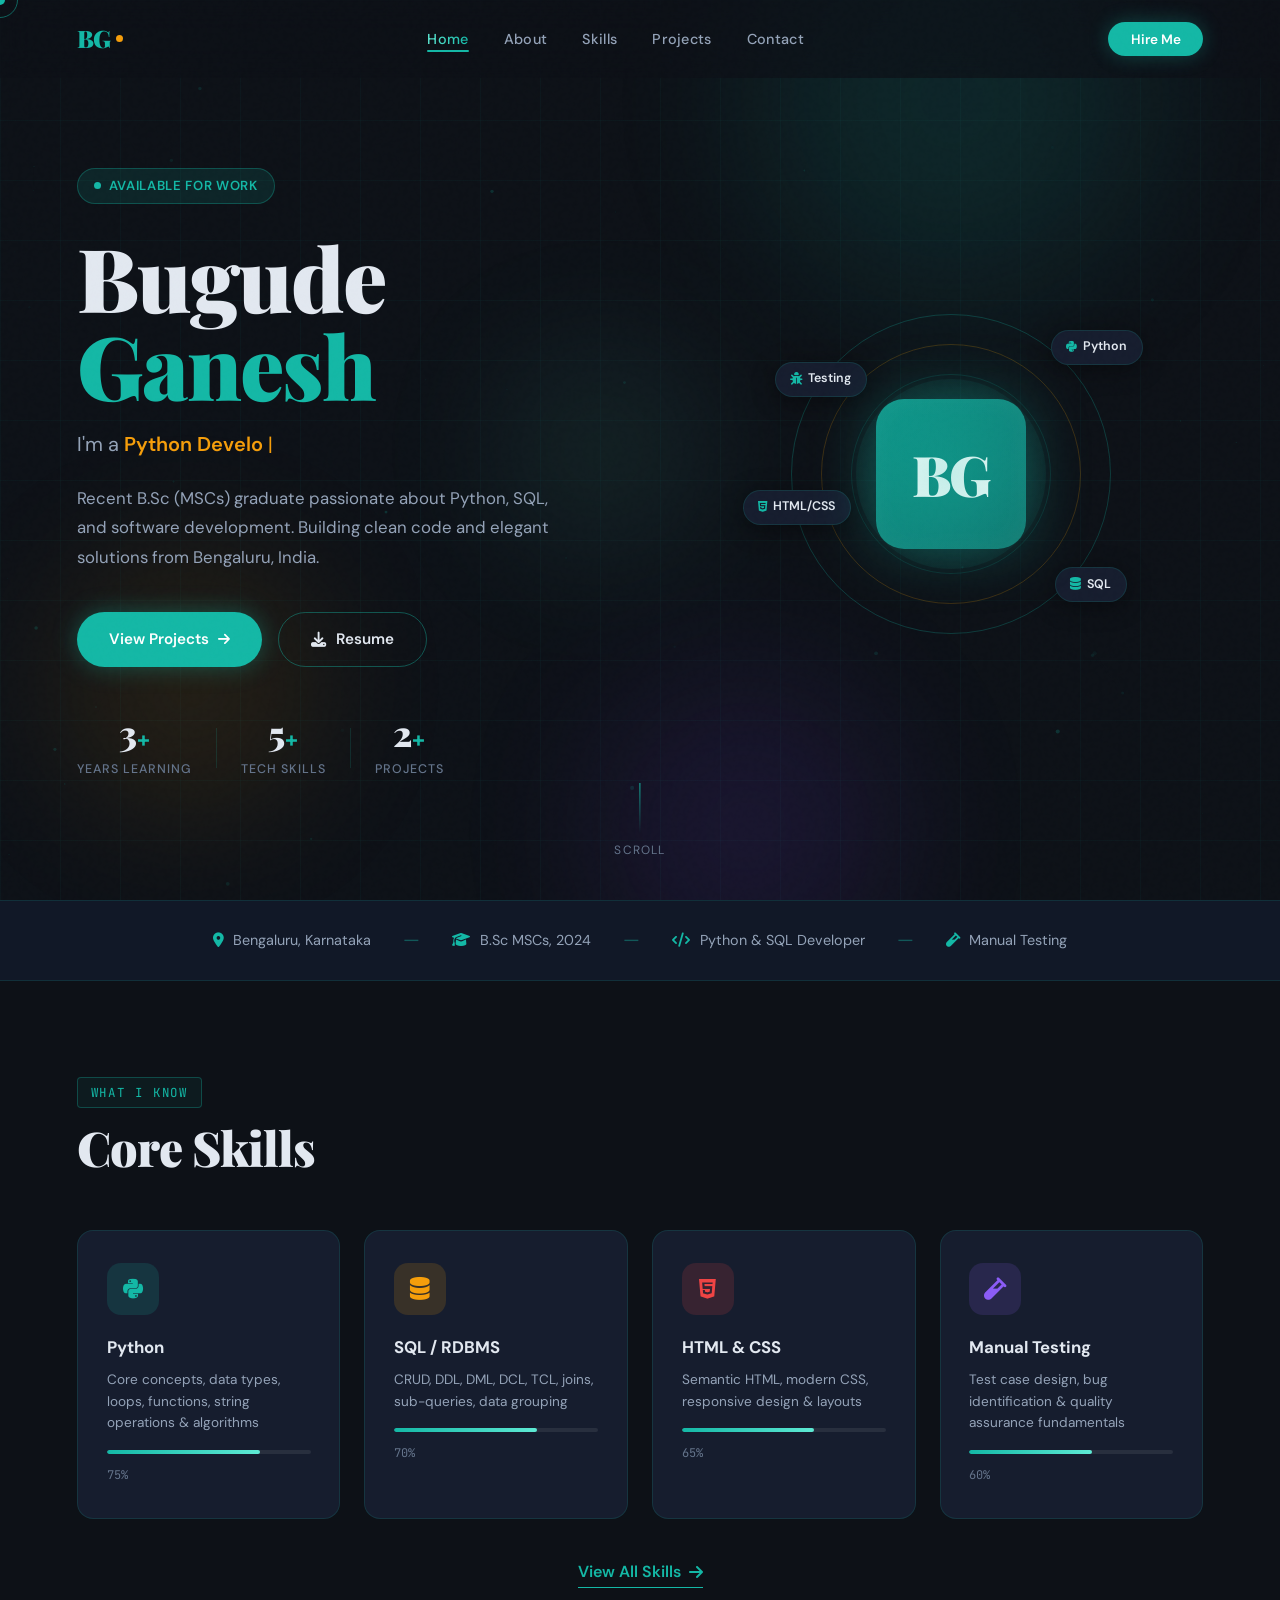
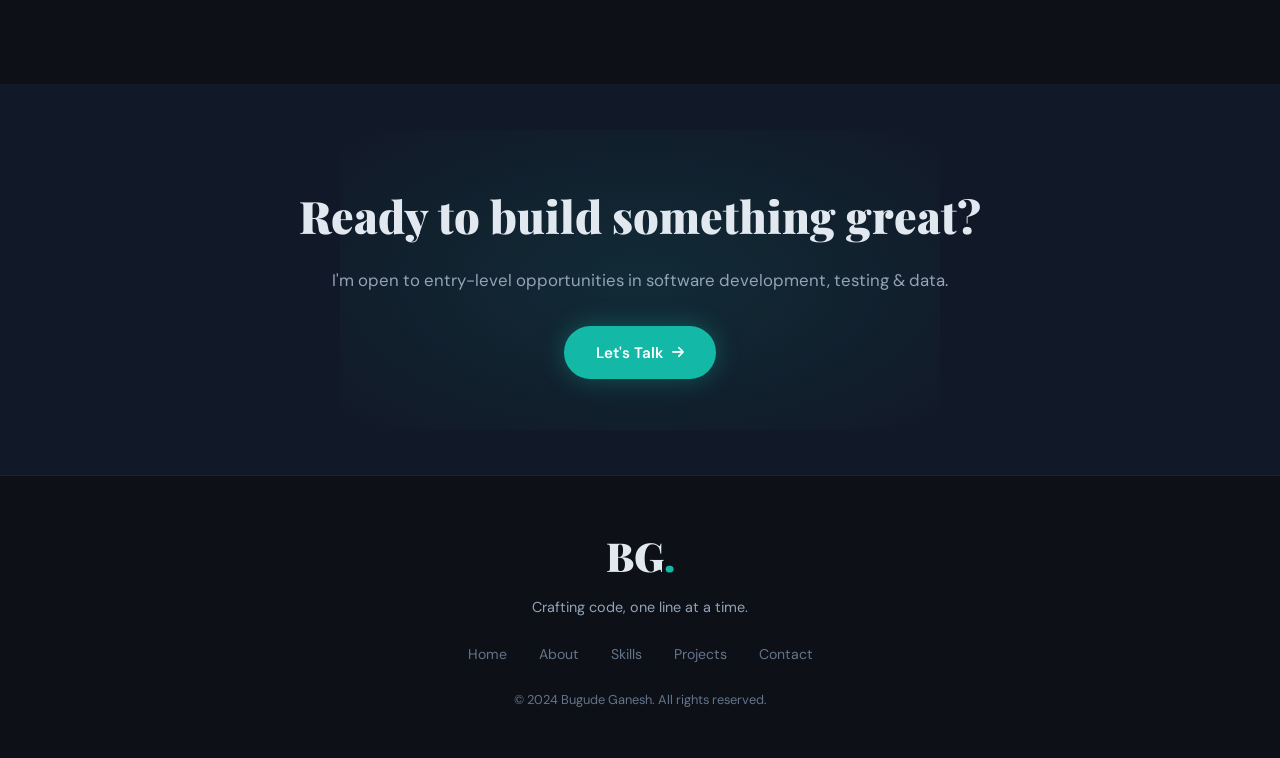
==== index.html @ 41ecc17e "Initial commit" ====
<!DOCTYPE html>
<html lang="en">
<head>
  <meta charset="UTF-8" />
  <meta name="viewport" content="width=device-width, initial-scale=1.0"/>
  <title>Bugude Ganesh | Portfolio</title>
  <link rel="stylesheet" href="css/style.css"/>
  <link rel="stylesheet" href="css/animations.css"/>
  <link href="https://fonts.googleapis.com/css2?family=Playfair+Display:wght@400;700;900&family=DM+Sans:wght@300;400;500&family=JetBrains+Mono:wght@400;600&display=swap" rel="stylesheet"/>
  <link rel="stylesheet" href="https://cdnjs.cloudflare.com/ajax/libs/font-awesome/6.5.0/css/all.min.css"/>
</head>
<body>
  <!-- Loader -->
  <div class="loader" id="loader">
    <div class="loader-logo">BG</div>
    <div class="loader-bar-wrap"><div class="loader-bar"></div></div>
  </div>

  <!-- Noise Overlay -->
  <div class="noise-overlay"></div>

  <!-- Cursor -->
  <div class="cursor" id="cursor"></div>
  <div class="cursor-follower" id="cursorFollower"></div>

  <!-- Navigation -->
  <nav class="navbar" id="navbar">
    <div class="nav-logo">
      <span class="logo-text">BG</span>
      <div class="logo-dot"></div>
    </div>
    <ul class="nav-links">
      <li><a href="index.html" class="nav-link active">Home</a></li>
      <li><a href="pages/about.html" class="nav-link">About</a></li>
      <li><a href="pages/skills.html" class="nav-link">Skills</a></li>
      <li><a href="pages/projects.html" class="nav-link">Projects</a></li>
      <li><a href="pages/contact.html" class="nav-link">Contact</a></li>
    </ul>
    <div class="nav-cta">
      <a href="pages/contact.html" class="btn-hire">Hire Me</a>
    </div>
    <button class="hamburger" id="hamburger">
      <span></span><span></span><span></span>
    </button>
  </nav>

  <!-- Mobile Menu -->
  <div class="mobile-menu" id="mobileMenu">
    <ul>
      <li><a href="index.html">Home</a></li>
      <li><a href="pages/about.html">About</a></li>
      <li><a href="pages/skills.html">Skills</a></li>
      <li><a href="pages/projects.html">Projects</a></li>
      <li><a href="pages/contact.html">Contact</a></li>
    </ul>
  </div>

  <!-- Hero Section -->
  <section class="hero">
    <div class="hero-bg-grid"></div>
    <div class="floating-shapes">
      <div class="shape shape-1"></div>
      <div class="shape shape-2"></div>
      <div class="shape shape-3"></div>
      <div class="shape shape-4"></div>
    </div>

    <div class="hero-content">
      <div class="hero-tag reveal-up">
        <span class="tag-dot"></span>
        Available for Work
      </div>
      <h1 class="hero-title reveal-up delay-1">
        <span class="title-line">Bugude</span>
        <span class="title-line accent">Ganesh</span>
      </h1>
      <div class="hero-roles reveal-up delay-2">
        <span class="role-static">I'm a </span>
        <span class="role-dynamic" id="roleTyper"></span>
        <span class="cursor-blink">|</span>
      </div>
      <p class="hero-desc reveal-up delay-3">
        Recent B.Sc (MSCs) graduate passionate about Python, SQL, and software development.
        Building clean code and elegant solutions from Bengaluru, India.
      </p>
      <div class="hero-actions reveal-up delay-4">
        <a href="pages/projects.html" class="btn-primary">
          <span>View Projects</span>
          <i class="fas fa-arrow-right"></i>
        </a>
        <a href="#" class="btn-secondary" onclick="downloadResume()">
          <i class="fas fa-download"></i>
          <span>Resume</span>
        </a>
      </div>
      <div class="hero-stats reveal-up delay-5">
        <div class="stat">
          <span class="stat-num" data-count="3">0</span><span class="stat-plus">+</span>
          <span class="stat-label">Years Learning</span>
        </div>
        <div class="stat-divider"></div>
        <div class="stat">
          <span class="stat-num" data-count="5">0</span><span class="stat-plus">+</span>
          <span class="stat-label">Tech Skills</span>
        </div>
        <div class="stat-divider"></div>
        <div class="stat">
          <span class="stat-num" data-count="2">0</span><span class="stat-plus">+</span>
          <span class="stat-label">Projects</span>
        </div>
      </div>
    </div>

    <div class="hero-visual reveal-right delay-2">
      <div class="avatar-container">
        <div class="avatar-ring ring-1"></div>
        <div class="avatar-ring ring-2"></div>
        <div class="avatar-ring ring-3"></div>
        <div class="avatar-box">
          <div class="avatar-initials">BG</div>
          <div class="avatar-glow"></div>
        </div>
        <!-- Floating tech badges -->
        <div class="tech-badge badge-python">
          <i class="fab fa-python"></i> Python
        </div>
        <div class="tech-badge badge-sql">
          <i class="fas fa-database"></i> SQL
        </div>
        <div class="tech-badge badge-html">
          <i class="fab fa-html5"></i> HTML/CSS
        </div>
        <div class="tech-badge badge-test">
          <i class="fas fa-bug"></i> Testing
        </div>
      </div>
    </div>

    <!-- Scroll indicator -->
    <div class="scroll-indicator">
      <div class="scroll-line"></div>
      <span>Scroll</span>
    </div>
  </section>

  <!-- Quick About Strip -->
  <section class="quick-about">
    <div class="qa-inner">
      <div class="qa-item reveal-up">
        <i class="fas fa-map-marker-alt"></i>
        <span>Bengaluru, Karnataka</span>
      </div>
      <div class="qa-sep">—</div>
      <div class="qa-item reveal-up delay-1">
        <i class="fas fa-graduation-cap"></i>
        <span>B.Sc MSCs, 2024</span>
      </div>
      <div class="qa-sep">—</div>
      <div class="qa-item reveal-up delay-2">
        <i class="fas fa-code"></i>
        <span>Python & SQL Developer</span>
      </div>
      <div class="qa-sep">—</div>
      <div class="qa-item reveal-up delay-3">
        <i class="fas fa-vial"></i>
        <span>Manual Testing</span>
      </div>
    </div>
  </section>

  <!-- Skills Preview -->
  <section class="skills-preview section-pad">
    <div class="container">
      <div class="section-header reveal-up">
        <span class="section-tag">What I Know</span>
        <h2 class="section-title">Core Skills</h2>
      </div>
      <div class="skills-grid">
        <div class="skill-card reveal-up delay-1" onclick="window.location='pages/skills.html'">
          <div class="skill-icon-wrap python">
            <i class="fab fa-python"></i>
          </div>
          <h3>Python</h3>
          <p>Core concepts, data types, loops, functions, string operations & algorithms</p>
          <div class="skill-bar-wrap">
            <div class="skill-bar" data-width="75"></div>
          </div>
          <span class="skill-pct">75%</span>
        </div>
        <div class="skill-card reveal-up delay-2" onclick="window.location='pages/skills.html'">
          <div class="skill-icon-wrap sql">
            <i class="fas fa-database"></i>
          </div>
          <h3>SQL / RDBMS</h3>
          <p>CRUD, DDL, DML, DCL, TCL, joins, sub-queries, data grouping</p>
          <div class="skill-bar-wrap">
            <div class="skill-bar" data-width="70"></div>
          </div>
          <span class="skill-pct">70%</span>
        </div>
        <div class="skill-card reveal-up delay-3" onclick="window.location='pages/skills.html'">
          <div class="skill-icon-wrap web">
            <i class="fab fa-html5"></i>
          </div>
          <h3>HTML & CSS</h3>
          <p>Semantic HTML, modern CSS, responsive design & layouts</p>
          <div class="skill-bar-wrap">
            <div class="skill-bar" data-width="65"></div>
          </div>
          <span class="skill-pct">65%</span>
        </div>
        <div class="skill-card reveal-up delay-4" onclick="window.location='pages/skills.html'">
          <div class="skill-icon-wrap test">
            <i class="fas fa-vial"></i>
          </div>
          <h3>Manual Testing</h3>
          <p>Test case design, bug identification & quality assurance fundamentals</p>
          <div class="skill-bar-wrap">
            <div class="skill-bar" data-width="60"></div>
          </div>
          <span class="skill-pct">60%</span>
        </div>
      </div>
      <div class="section-cta reveal-up">
        <a href="pages/skills.html" class="btn-outline">View All Skills <i class="fas fa-arrow-right"></i></a>
      </div>
    </div>
  </section>

  <!-- CTA Banner -->
  <section class="cta-banner">
    <div class="cta-content reveal-up">
      <h2>Ready to build something great?</h2>
      <p>I'm open to entry-level opportunities in software development, testing & data.</p>
      <a href="pages/contact.html" class="btn-primary">
        <span>Let's Talk</span>
        <i class="fas fa-arrow-right"></i>
      </a>
    </div>
    <div class="cta-blob"></div>
  </section>

  <!-- Footer -->
  <footer class="footer">
    <div class="footer-inner">
      <div class="footer-logo">BG<span class="dot-teal">.</span></div>
      <p class="footer-tagline">Crafting code, one line at a time.</p>
      <div class="footer-links">
        <a href="index.html">Home</a>
        <a href="pages/about.html">About</a>
        <a href="pages/skills.html">Skills</a>
        <a href="pages/projects.html">Projects</a>
        <a href="pages/contact.html">Contact</a>
      </div>
      <p class="footer-copy">© 2024 Bugude Ganesh. All rights reserved.</p>
    </div>
  </footer>

  <script src="js/main.js"></script>
  <script src="js/animations.js"></script>
</body>
</html>
---- css/style.css ----
/* ================================
   CSS VARIABLES & RESET
================================ */
:root {
  --bg-primary: #0d1117;
  --bg-secondary: #111827;
  --bg-card: #161d2e;
  --bg-card-hover: #1a2340;
  --teal: #14b8a6;
  --teal-light: #5eead4;
  --teal-dark: #0d9488;
  --gold: #f59e0b;
  --text-primary: #e2e8f0;
  --text-secondary: #94a3b8;
  --text-muted: #64748b;
  --border: rgba(20, 184, 166, 0.15);
  --border-hover: rgba(20, 184, 166, 0.4);
  --shadow: 0 4px 24px rgba(0,0,0,0.4);
  --shadow-teal: 0 0 30px rgba(20, 184, 166, 0.2);
  --font-display: 'Playfair Display', serif;
  --font-body: 'DM Sans', sans-serif;
  --font-mono: 'JetBrains Mono', monospace;
  --radius: 16px;
  --radius-sm: 8px;
  --transition: 0.3s cubic-bezier(0.4, 0, 0.2, 1);
}

*, *::before, *::after { box-sizing: border-box; margin: 0; padding: 0; }

html { scroll-behavior: smooth; font-size: 16px; }

body {
  background: var(--bg-primary);
  color: var(--text-primary);
  font-family: var(--font-body);
  line-height: 1.6;
  overflow-x: hidden;
  cursor: none;
}

a { text-decoration: none; color: inherit; }
ul { list-style: none; }
img { max-width: 100%; }

/* ================================
   NOISE OVERLAY
================================ */
.noise-overlay {
  position: fixed; inset: 0;
  background-image: url("data:image/svg+xml,%3Csvg viewBox='0 0 200 200' xmlns='http://www.w3.org/2000/svg'%3E%3Cfilter id='n'%3E%3CfeTurbulence type='fractalNoise' baseFrequency='0.9' numOctaves='4' stitchTiles='stitch'/%3E%3C/filter%3E%3Crect width='100%25' height='100%25' filter='url(%23n)' opacity='0.035'/%3E%3C/svg%3E");
  pointer-events: none; z-index: 9999; opacity: 0.4;
}

/* ================================
   CUSTOM CURSOR
================================ */
.cursor {
  position: fixed; width: 10px; height: 10px;
  background: var(--teal); border-radius: 50%;
  pointer-events: none; z-index: 10000;
  transform: translate(-50%, -50%);
  transition: transform 0.1s, width 0.3s, height 0.3s, background 0.3s;
}
.cursor-follower {
  position: fixed; width: 36px; height: 36px;
  border: 1.5px solid rgba(20,184,166,0.5);
  border-radius: 50%; pointer-events: none; z-index: 9999;
  transform: translate(-50%, -50%);
  transition: all 0.15s ease;
}
.cursor.hover { width: 18px; height: 18px; background: var(--gold); }
.cursor-follower.hover { width: 52px; height: 52px; border-color: rgba(245,158,11,0.5); }

/* ================================
   NAVBAR
================================ */
.navbar {
  position: fixed; top: 0; left: 0; right: 0; z-index: 1000;
  display: flex; align-items: center; justify-content: space-between;
  padding: 1.2rem 6%;
  background: rgba(13, 17, 23, 0.7);
  backdrop-filter: blur(16px);
  border-bottom: 1px solid transparent;
  transition: var(--transition);
}
.navbar.scrolled {
  border-bottom-color: var(--border);
  padding: 0.9rem 6%;
}

.nav-logo { display: flex; align-items: center; gap: 6px; cursor: pointer; }
.logo-text {
  font-family: var(--font-display);
  font-size: 1.5rem; font-weight: 900;
  color: var(--teal); letter-spacing: -1px;
}
.logo-dot {
  width: 7px; height: 7px; border-radius: 50%;
  background: var(--gold); animation: pulseDot 2s infinite;
}

.nav-links { display: flex; gap: 2.2rem; }
.nav-link {
  font-size: 0.9rem; font-weight: 500;
  color: var(--text-secondary);
  position: relative; transition: color var(--transition);
  letter-spacing: 0.02em;
}
.nav-link::after {
  content: ''; position: absolute; bottom: -4px; left: 0;
  width: 0; height: 2px; background: var(--teal);
  transition: width var(--transition); border-radius: 2px;
}
.nav-link:hover, .nav-link.active { color: var(--text-primary); }
.nav-link:hover::after, .nav-link.active::after { width: 100%; }

.btn-hire {
  padding: 0.55rem 1.4rem;
  background: var(--teal); color: #fff;
  border-radius: 50px; font-size: 0.85rem; font-weight: 600;
  transition: var(--transition);
  box-shadow: 0 0 20px rgba(20,184,166,0.3);
}
.btn-hire:hover {
  background: var(--teal-dark);
  box-shadow: 0 0 30px rgba(20,184,166,0.5);
  transform: translateY(-1px);
}

.hamburger {
  display: none; flex-direction: column; gap: 5px;
  background: none; border: none; cursor: pointer; padding: 4px;
}
.hamburger span {
  display: block; width: 24px; height: 2px;
  background: var(--text-primary); border-radius: 2px;
  transition: var(--transition);
}

.mobile-menu {
  position: fixed; top: 0; left: 0; right: 0; bottom: 0;
  background: var(--bg-primary); z-index: 999;
  display: flex; align-items: center; justify-content: center;
  transform: translateX(100%); transition: transform 0.4s ease;
}
.mobile-menu.open { transform: translateX(0); }
.mobile-menu ul { display: flex; flex-direction: column; gap: 2.5rem; text-align: center; }
.mobile-menu a {
  font-family: var(--font-display); font-size: 2rem; font-weight: 700;
  color: var(--text-secondary); transition: color var(--transition);
}
.mobile-menu a:hover { color: var(--teal); }

/* ================================
   BUTTONS
================================ */
.btn-primary {
  display: inline-flex; align-items: center; gap: 0.6rem;
  padding: 0.9rem 2rem; background: var(--teal);
  color: #fff; border-radius: 50px; font-weight: 600;
  font-size: 0.95rem; transition: var(--transition);
  box-shadow: 0 0 25px rgba(20,184,166,0.35);
}
.btn-primary:hover {
  background: var(--teal-dark); transform: translateY(-2px);
  box-shadow: 0 0 40px rgba(20,184,166,0.5);
}
.btn-primary i { font-size: 0.85rem; transition: transform var(--transition); }
.btn-primary:hover i { transform: translateX(3px); }

.btn-secondary {
  display: inline-flex; align-items: center; gap: 0.6rem;
  padding: 0.9rem 2rem;
  border: 1.5px solid var(--border-hover);
  color: var(--text-primary); border-radius: 50px;
  font-weight: 600; font-size: 0.95rem; transition: var(--transition);
}
.btn-secondary:hover {
  border-color: var(--teal); color: var(--teal);
  background: rgba(20,184,166,0.08); transform: translateY(-2px);
}

.btn-outline {
  display: inline-flex; align-items: center; gap: 0.5rem;
  color: var(--teal); font-weight: 600;
  border-bottom: 1px solid var(--teal); padding-bottom: 2px;
  transition: gap var(--transition);
}
.btn-outline:hover { gap: 0.9rem; }

/* ================================
   HERO
================================ */
.hero {
  min-height: 100vh; display: flex; align-items: center;
  padding: 8rem 6% 5rem;
  position: relative; overflow: hidden;
  gap: 4rem;
}

.hero-bg-grid {
  position: absolute; inset: 0;
  background-image:
    linear-gradient(rgba(20,184,166,0.04) 1px, transparent 1px),
    linear-gradient(90deg, rgba(20,184,166,0.04) 1px, transparent 1px);
  background-size: 60px 60px;
  pointer-events: none;
}

.floating-shapes { position: absolute; inset: 0; pointer-events: none; }
.shape {
  position: absolute; border-radius: 50%;
  filter: blur(80px); opacity: 0.12;
  animation: floatShape 8s ease-in-out infinite;
}
.shape-1 { width: 400px; height: 400px; background: var(--teal); top: -100px; right: 10%; }
.shape-2 { width: 250px; height: 250px; background: var(--gold); bottom: 10%; left: 5%; animation-delay: -3s; }
.shape-3 { width: 180px; height: 180px; background: var(--teal-light); top: 40%; left: 40%; animation-delay: -5s; }
.shape-4 { width: 300px; height: 300px; background: #7c3aed; bottom: -80px; right: 30%; animation-delay: -2s; }

.hero-content { flex: 1; max-width: 600px; z-index: 2; }

.hero-tag {
  display: inline-flex; align-items: center; gap: 8px;
  background: rgba(20,184,166,0.12);
  border: 1px solid rgba(20,184,166,0.3);
  color: var(--teal); padding: 0.4rem 1rem;
  border-radius: 50px; font-size: 0.82rem; font-weight: 600;
  margin-bottom: 1.8rem; letter-spacing: 0.05em;
  text-transform: uppercase;
}
.tag-dot {
  width: 7px; height: 7px; border-radius: 50%;
  background: var(--teal); animation: pulseDot 1.5s infinite;
}

.hero-title {
  font-family: var(--font-display);
  font-size: clamp(3.5rem, 7vw, 5.5rem);
  font-weight: 900; line-height: 1.0;
  margin-bottom: 1.2rem; letter-spacing: -2px;
}
.title-line { display: block; }
.title-line.accent { color: var(--teal); }

.hero-roles {
  font-size: 1.25rem; color: var(--text-secondary);
  margin-bottom: 1.5rem; font-weight: 400;
}
.role-dynamic { color: var(--gold); font-weight: 600; }
.cursor-blink { animation: blink 1s infinite; color: var(--gold); }

.hero-desc {
  color: var(--text-secondary); font-size: 1.05rem;
  line-height: 1.75; margin-bottom: 2.5rem;
  max-width: 480px;
}

.hero-actions { display: flex; gap: 1rem; flex-wrap: wrap; margin-bottom: 3rem; }

.hero-stats { display: flex; align-items: center; gap: 1.5rem; }
.stat { text-align: center; }
.stat-num {
  font-family: var(--font-display); font-size: 2.2rem;
  font-weight: 900; color: var(--text-primary); line-height: 1;
}
.stat-plus { font-size: 1.4rem; color: var(--teal); font-weight: 700; }
.stat-label { display: block; font-size: 0.78rem; color: var(--text-muted); font-weight: 500; margin-top: 2px; text-transform: uppercase; letter-spacing: 0.08em; }
.stat-divider { width: 1px; height: 40px; background: var(--border); }

/* Hero Visual */
.hero-visual { flex: 0 0 420px; display: flex; justify-content: center; align-items: center; z-index: 2; }

.avatar-container { position: relative; width: 320px; height: 320px; display: flex; align-items: center; justify-content: center; }

.avatar-ring {
  position: absolute; border-radius: 50%;
  border: 1.5px solid rgba(20,184,166,0.25);
  animation: spinRing 12s linear infinite;
}
.ring-1 { width: 320px; height: 320px; }
.ring-2 { width: 260px; height: 260px; animation-duration: 18s; animation-direction: reverse; border-color: rgba(245,158,11,0.2); }
.ring-3 { width: 200px; height: 200px; animation-duration: 8s; border-color: rgba(20,184,166,0.15); }

.avatar-box {
  width: 150px; height: 150px; border-radius: 28px;
  background: linear-gradient(135deg, var(--teal-dark), #0f766e);
  display: flex; align-items: center; justify-content: center;
  position: relative; z-index: 2;
  box-shadow: 0 0 60px rgba(20,184,166,0.35), inset 0 0 30px rgba(255,255,255,0.05);
}
.avatar-initials {
  font-family: var(--font-display); font-size: 3.5rem;
  font-weight: 900; color: #fff; letter-spacing: -2px;
}
.avatar-glow {
  position: absolute; inset: -20px;
  background: radial-gradient(circle, rgba(20,184,166,0.25), transparent);
  border-radius: 50%; pointer-events: none;
  animation: glowPulse 3s ease-in-out infinite;
}

.tech-badge {
  position: absolute;
  background: var(--bg-card);
  border: 1px solid var(--border);
  color: var(--text-primary);
  padding: 0.4rem 0.9rem;
  border-radius: 50px; font-size: 0.78rem; font-weight: 600;
  display: flex; align-items: center; gap: 6px;
  box-shadow: var(--shadow); white-space: nowrap;
  animation: badgeFloat 4s ease-in-out infinite;
}
.tech-badge i { color: var(--teal); }
.badge-python { top: 5%; right: -10%; animation-delay: 0s; }
.badge-sql { bottom: 10%; right: -5%; animation-delay: -1.5s; }
.badge-html { top: 55%; left: -15%; animation-delay: -2.5s; }
.badge-test { top: 15%; left: -5%; animation-delay: -0.8s; }

.scroll-indicator {
  position: absolute; bottom: 2.5rem; left: 50%;
  transform: translateX(-50%);
  display: flex; flex-direction: column; align-items: center; gap: 8px;
  color: var(--text-muted); font-size: 0.75rem; letter-spacing: 0.1em;
  text-transform: uppercase;
}
.scroll-line {
  width: 1px; height: 50px;
  background: linear-gradient(to bottom, var(--teal), transparent);
  animation: scrollAnim 2s ease-in-out infinite;
}

/* ================================
   QUICK ABOUT STRIP
================================ */
.quick-about {
  padding: 1.5rem 6%;
  border-top: 1px solid var(--border);
  border-bottom: 1px solid var(--border);
  background: var(--bg-secondary);
}
.qa-inner {
  display: flex; align-items: center; justify-content: center;
  gap: 2rem; flex-wrap: wrap;
}
.qa-item { display: flex; align-items: center; gap: 0.6rem; font-size: 0.9rem; color: var(--text-secondary); }
.qa-item i { color: var(--teal); }
.qa-sep { color: var(--border-hover); font-size: 1.2rem; }

/* ================================
   SECTION COMMONS
================================ */
.section-pad { padding: 6rem 6%; }
.container { max-width: 1200px; margin: 0 auto; }

.section-header { margin-bottom: 3.5rem; }
.section-tag {
  display: inline-block;
  font-family: var(--font-mono); font-size: 0.78rem;
  color: var(--teal); letter-spacing: 0.15em;
  text-transform: uppercase; margin-bottom: 0.8rem;
  padding: 0.3rem 0.8rem;
  border: 1px solid rgba(20,184,166,0.3);
  border-radius: 4px; background: rgba(20,184,166,0.06);
}
.section-title {
  font-family: var(--font-display);
  font-size: clamp(2rem, 4vw, 3rem);
  font-weight: 900; color: var(--text-primary);
  letter-spacing: -1px; line-height: 1.1;
}
.section-title span { color: var(--teal); }

/* ================================
   SKILLS PREVIEW
================================ */
.skills-preview { background: var(--bg-primary); }
.skills-grid {
  display: grid;
  grid-template-columns: repeat(auto-fit, minmax(240px, 1fr));
  gap: 1.5rem; margin-bottom: 2.5rem;
}

.skill-card {
  background: var(--bg-card);
  border: 1px solid var(--border);
  border-radius: var(--radius);
  padding: 2rem 1.8rem;
  cursor: pointer; transition: var(--transition);
  position: relative; overflow: hidden;
}
.skill-card::before {
  content: ''; position: absolute; top: 0; left: 0; right: 0;
  height: 2px; background: linear-gradient(to right, var(--teal), transparent);
  transform: scaleX(0); transform-origin: left;
  transition: transform var(--transition);
}
.skill-card:hover {
  background: var(--bg-card-hover);
  border-color: var(--border-hover);
  transform: translateY(-4px);
  box-shadow: var(--shadow-teal);
}
.skill-card:hover::before { transform: scaleX(1); }

.skill-icon-wrap {
  width: 52px; height: 52px; border-radius: 14px;
  display: flex; align-items: center; justify-content: center;
  font-size: 1.4rem; margin-bottom: 1.2rem;
}
.skill-icon-wrap.python { background: rgba(20,184,166,0.15); color: var(--teal); }
.skill-icon-wrap.sql { background: rgba(245,158,11,0.15); color: var(--gold); }
.skill-icon-wrap.web { background: rgba(239,68,68,0.15); color: #ef4444; }
.skill-icon-wrap.test { background: rgba(139,92,246,0.15); color: #8b5cf6; }

.skill-card h3 { font-size: 1.05rem; font-weight: 700; margin-bottom: 0.5rem; }
.skill-card p { font-size: 0.85rem; color: var(--text-secondary); margin-bottom: 1rem; line-height: 1.6; }

.skill-bar-wrap {
  height: 4px; background: rgba(255,255,255,0.08);
  border-radius: 2px; overflow: hidden; margin-bottom: 0.4rem;
}
.skill-bar {
  height: 100%; background: linear-gradient(to right, var(--teal), var(--teal-light));
  border-radius: 2px; width: 0; transition: width 1.2s cubic-bezier(0.4,0,0.2,1);
}
.skill-pct { font-size: 0.75rem; color: var(--text-muted); font-family: var(--font-mono); }

.section-cta { text-align: center; margin-top: 1rem; }

/* ================================
   CTA BANNER
================================ */
.cta-banner {
  padding: 6rem 6%;
  background: var(--bg-secondary);
  position: relative; overflow: hidden;
  text-align: center;
}
.cta-content { position: relative; z-index: 2; }
.cta-banner h2 {
  font-family: var(--font-display); font-size: clamp(1.8rem, 3.5vw, 2.8rem);
  font-weight: 900; margin-bottom: 1rem;
}
.cta-banner p { color: var(--text-secondary); margin-bottom: 2rem; font-size: 1.05rem; }
.cta-blob {
  position: absolute; top: 50%; left: 50%;
  transform: translate(-50%, -50%);
  width: 600px; height: 300px;
  background: radial-gradient(ellipse, rgba(20,184,166,0.12), transparent);
  pointer-events: none;
}

/* ================================
   FOOTER
================================ */
.footer {
  background: var(--bg-primary);
  border-top: 1px solid var(--border);
  padding: 3rem 6%;
}
.footer-inner { text-align: center; }
.footer-logo {
  font-family: var(--font-display); font-size: 2.5rem;
  font-weight: 900; margin-bottom: 0.5rem;
}
.dot-teal { color: var(--teal); }
.footer-tagline { color: var(--text-secondary); font-size: 0.9rem; margin-bottom: 1.5rem; }
.footer-links {
  display: flex; gap: 2rem; justify-content: center;
  flex-wrap: wrap; margin-bottom: 1.5rem;
}
.footer-links a {
  color: var(--text-muted); font-size: 0.88rem;
  transition: color var(--transition);
}
.footer-links a:hover { color: var(--teal); }
.footer-copy { color: var(--text-muted); font-size: 0.8rem; }

/* ================================
   PAGE HERO (inner pages)
================================ */
.page-hero {
  padding: 10rem 6% 5rem;
  text-align: center; position: relative;
}
.page-hero-tag { margin-bottom: 1rem; display: inline-block; }
.page-hero h1 {
  font-family: var(--font-display);
  font-size: clamp(2.5rem, 5vw, 4rem);
  font-weight: 900; letter-spacing: -2px; margin-bottom: 1rem;
}
.page-hero p { color: var(--text-secondary); font-size: 1.1rem; max-width: 500px; margin: 0 auto; }
.page-divider { width: 60px; height: 3px; background: linear-gradient(to right, var(--teal), var(--teal-light)); border-radius: 2px; margin: 1.5rem auto 0; }

/* ================================
   ABOUT PAGE
================================ */
.about-section { padding: 4rem 6% 6rem; }
.about-grid { display: grid; grid-template-columns: 1fr 1fr; gap: 5rem; align-items: start; }
.about-text h2 { font-family: var(--font-display); font-size: 1.8rem; font-weight: 900; margin-bottom: 1rem; }
.about-text p { color: var(--text-secondary); line-height: 1.8; margin-bottom: 1rem; font-size: 0.97rem; }
.about-highlight {
  background: rgba(20,184,166,0.08);
  border-left: 3px solid var(--teal);
  padding: 1rem 1.2rem; border-radius: 0 8px 8px 0;
  color: var(--text-primary); font-size: 0.95rem;
  margin: 1.5rem 0; font-style: italic;
}
.about-details { display: flex; flex-direction: column; gap: 1.2rem; }
.detail-card {
  background: var(--bg-card);
  border: 1px solid var(--border);
  border-radius: var(--radius-sm);
  padding: 1.2rem 1.5rem;
  display: flex; align-items: center; gap: 1rem;
  transition: var(--transition);
}
.detail-card:hover { border-color: var(--border-hover); background: var(--bg-card-hover); }
.detail-icon { color: var(--teal); font-size: 1.1rem; width: 20px; }
.detail-info label { font-size: 0.75rem; color: var(--text-muted); text-transform: uppercase; letter-spacing: 0.08em; }
.detail-info p { font-size: 0.95rem; font-weight: 500; margin: 0; }

/* Education Timeline */
.education-section { padding: 0rem 6% 6rem; }
.timeline { position: relative; padding-left: 2rem; }
.timeline::before {
  content: ''; position: absolute; left: 0; top: 8px; bottom: 0;
  width: 2px; background: linear-gradient(to bottom, var(--teal), transparent);
}
.timeline-item { position: relative; margin-bottom: 2.5rem; }
.timeline-dot {
  position: absolute; left: -2.6rem; top: 8px;
  width: 14px; height: 14px; border-radius: 50%;
  background: var(--teal); border: 3px solid var(--bg-primary);
  box-shadow: 0 0 12px rgba(20,184,166,0.5);
}
.timeline-card {
  background: var(--bg-card); border: 1px solid var(--border);
  border-radius: var(--radius-sm); padding: 1.5rem;
  transition: var(--transition);
}
.timeline-card:hover { border-color: var(--border-hover); }
.timeline-year {
  font-family: var(--font-mono); font-size: 0.75rem;
  color: var(--teal); margin-bottom: 0.5rem; display: block;
  letter-spacing: 0.1em;
}
.timeline-card h3 { font-size: 1rem; font-weight: 700; margin-bottom: 0.3rem; }
.timeline-card p { color: var(--text-secondary); font-size: 0.88rem; margin: 0; }
.timeline-badge {
  display: inline-flex; align-items: center; gap: 4px;
  background: rgba(20,184,166,0.1);
  color: var(--teal); font-size: 0.75rem; font-weight: 600;
  padding: 0.25rem 0.7rem; border-radius: 50px;
  margin-top: 0.8rem;
}

/* ================================
   SKILLS PAGE
================================ */
.skills-section { padding: 2rem 6% 6rem; }
.skills-categories { display: flex; flex-direction: column; gap: 3rem; }
.skills-cat-title {
  font-family: var(--font-mono); font-size: 0.8rem;
  color: var(--teal); text-transform: uppercase;
  letter-spacing: 0.15em; margin-bottom: 1.5rem;
  display: flex; align-items: center; gap: 0.8rem;
}
.skills-cat-title::after {
  content: ''; flex: 1; height: 1px; background: var(--border);
}
.skill-tags { display: flex; flex-wrap: wrap; gap: 0.8rem; }
.skill-tag {
  display: inline-flex; align-items: center; gap: 0.5rem;
  background: var(--bg-card); border: 1px solid var(--border);
  color: var(--text-secondary); padding: 0.5rem 1.1rem;
  border-radius: 50px; font-size: 0.85rem; font-weight: 500;
  transition: var(--transition); cursor: default;
}
.skill-tag:hover {
  border-color: var(--teal); color: var(--teal);
  background: rgba(20,184,166,0.08);
  transform: translateY(-2px);
}
.skill-tag i { color: var(--teal); font-size: 0.9rem; }

.skills-bars { display: flex; flex-direction: column; gap: 1.8rem; }
.skill-row label {
  display: flex; justify-content: space-between;
  font-size: 0.9rem; font-weight: 600; margin-bottom: 0.6rem; color: var(--text-primary);
}
.skill-row label span { color: var(--teal); font-family: var(--font-mono); font-size: 0.8rem; }

/* ================================
   PROJECTS PAGE
================================ */
.projects-section { padding: 2rem 6% 6rem; }
.projects-grid { display: grid; grid-template-columns: repeat(auto-fit, minmax(320px, 1fr)); gap: 1.8rem; }
.project-card {
  background: var(--bg-card); border: 1px solid var(--border);
  border-radius: var(--radius); overflow: hidden;
  transition: var(--transition); position: relative;
}
.project-card:hover {
  transform: translateY(-6px);
  border-color: var(--border-hover);
  box-shadow: var(--shadow-teal);
}
.project-header {
  padding: 2rem 2rem 0;
  display: flex; align-items: flex-start; justify-content: space-between;
}
.project-icon-wrap {
  width: 56px; height: 56px; border-radius: 14px;
  display: flex; align-items: center; justify-content: center;
  font-size: 1.5rem;
}
.project-links { display: flex; gap: 0.8rem; }
.project-link {
  width: 36px; height: 36px; border-radius: 50%;
  background: rgba(255,255,255,0.06);
  display: flex; align-items: center; justify-content: center;
  color: var(--text-muted); font-size: 0.85rem;
  transition: var(--transition); border: 1px solid var(--border);
}
.project-link:hover { color: var(--teal); border-color: var(--teal); background: rgba(20,184,166,0.1); }
.project-body { padding: 1.5rem 2rem 2rem; }
.project-body h3 { font-size: 1.15rem; font-weight: 700; margin-bottom: 0.6rem; }
.project-body p { color: var(--text-secondary); font-size: 0.88rem; line-height: 1.7; margin-bottom: 1.2rem; }
.project-tech { display: flex; gap: 0.5rem; flex-wrap: wrap; }
.tech-pill {
  font-family: var(--font-mono); font-size: 0.72rem;
  background: rgba(20,184,166,0.1); color: var(--teal);
  padding: 0.25rem 0.7rem; border-radius: 50px;
  border: 1px solid rgba(20,184,166,0.2);
}
.project-status {
  position: absolute; top: 1.2rem; right: 1.2rem;
  font-size: 0.7rem; padding: 0.2rem 0.7rem; border-radius: 50px;
  font-weight: 600; text-transform: uppercase; letter-spacing: 0.06em;
}
.status-wip { background: rgba(245,158,11,0.15); color: var(--gold); border: 1px solid rgba(245,158,11,0.3); }
.status-done { background: rgba(20,184,166,0.12); color: var(--teal); border: 1px solid var(--border); }

/* ================================
   CONTACT PAGE
================================ */
.contact-section { padding: 2rem 6% 6rem; }
.contact-grid { display: grid; grid-template-columns: 1fr 1.4fr; gap: 4rem; align-items: start; }
.contact-info h2 { font-family: var(--font-display); font-size: 1.6rem; font-weight: 900; margin-bottom: 0.8rem; }
.contact-info p { color: var(--text-secondary); line-height: 1.8; margin-bottom: 2rem; font-size: 0.95rem; }
.contact-items { display: flex; flex-direction: column; gap: 1rem; }
.contact-item {
  display: flex; align-items: center; gap: 1rem;
  background: var(--bg-card); border: 1px solid var(--border);
  padding: 1rem 1.3rem; border-radius: var(--radius-sm);
  transition: var(--transition);
}
.contact-item:hover { border-color: var(--border-hover); }
.contact-item-icon {
  width: 40px; height: 40px; border-radius: 10px;
  background: rgba(20,184,166,0.12);
  display: flex; align-items: center; justify-content: center;
  color: var(--teal); font-size: 0.95rem; flex-shrink: 0;
}
.contact-item label { font-size: 0.72rem; color: var(--text-muted); text-transform: uppercase; letter-spacing: 0.08em; }
.contact-item a, .contact-item span { font-size: 0.9rem; font-weight: 500; color: var(--text-primary); }
.contact-item a:hover { color: var(--teal); }

.contact-form { background: var(--bg-card); border: 1px solid var(--border); border-radius: var(--radius); padding: 2.5rem; }
.form-row { display: grid; grid-template-columns: 1fr 1fr; gap: 1rem; }
.form-group { display: flex; flex-direction: column; gap: 0.5rem; margin-bottom: 1.2rem; }
.form-group label { font-size: 0.82rem; font-weight: 600; color: var(--text-secondary); text-transform: uppercase; letter-spacing: 0.06em; }
.form-group input, .form-group textarea, .form-group select {
  background: rgba(255,255,255,0.04);
  border: 1px solid var(--border);
  color: var(--text-primary); border-radius: var(--radius-sm);
  padding: 0.85rem 1rem; font-family: var(--font-body);
  font-size: 0.92rem; transition: var(--transition);
  outline: none;
}
.form-group input:focus, .form-group textarea:focus {
  border-color: var(--teal);
  background: rgba(20,184,166,0.04);
  box-shadow: 0 0 0 3px rgba(20,184,166,0.1);
}
.form-group textarea { resize: vertical; min-height: 130px; }
.form-submit { width: 100%; justify-content: center; border: none; cursor: pointer; font-family: var(--font-body); }
.success-msg {
  display: none; background: rgba(20,184,166,0.1);
  border: 1px solid rgba(20,184,166,0.3);
  color: var(--teal); padding: 1rem; border-radius: var(--radius-sm);
  text-align: center; margin-top: 1rem; font-size: 0.9rem;
}

/* ================================
   RESPONSIVE
================================ */
@media (max-width: 900px) {
  .hero { flex-direction: column; text-align: center; padding: 8rem 6% 4rem; }
  .hero-visual { display: none; }
  .hero-actions { justify-content: center; }
  .hero-stats { justify-content: center; }
  .hero-desc { margin: 0 auto 2.5rem; }
  .about-grid { grid-template-columns: 1fr; gap: 3rem; }
  .contact-grid { grid-template-columns: 1fr; gap: 2.5rem; }
  .form-row { grid-template-columns: 1fr; }
  .nav-links, .nav-cta { display: none; }
  .hamburger { display: flex; }
}

@media (max-width: 600px) {
  .hero-title { font-size: 3rem; letter-spacing: -1px; }
  .section-pad { padding: 4rem 5%; }
  .skills-grid { grid-template-columns: 1fr; }
  .projects-grid { grid-template-columns: 1fr; }
  .qa-inner { flex-direction: column; gap: 1rem; }
  .qa-sep { display: none; }
}
---- css/animations.css ----
/* ================================
   KEYFRAME ANIMATIONS
================================ */
@keyframes pulseDot {
  0%, 100% { opacity: 1; transform: scale(1); }
  50% { opacity: 0.5; transform: scale(0.7); }
}

@keyframes blink {
  0%, 100% { opacity: 1; }
  50% { opacity: 0; }
}

@keyframes floatShape {
  0%, 100% { transform: translateY(0px) rotate(0deg); }
  33% { transform: translateY(-30px) rotate(5deg); }
  66% { transform: translateY(15px) rotate(-3deg); }
}

@keyframes spinRing {
  from { transform: rotate(0deg); }
  to { transform: rotate(360deg); }
}

@keyframes glowPulse {
  0%, 100% { opacity: 0.6; transform: scale(1); }
  50% { opacity: 1; transform: scale(1.15); }
}

@keyframes badgeFloat {
  0%, 100% { transform: translateY(0px); }
  50% { transform: translateY(-8px); }
}

@keyframes scrollAnim {
  0%, 100% { transform: scaleY(1); opacity: 1; }
  50% { transform: scaleY(0.4); opacity: 0.3; }
}

@keyframes fadeInUp {
  from { opacity: 0; transform: translateY(30px); }
  to { opacity: 1; transform: translateY(0); }
}

@keyframes fadeInRight {
  from { opacity: 0; transform: translateX(40px); }
  to { opacity: 1; transform: translateX(0); }
}

@keyframes fadeIn {
  from { opacity: 0; }
  to { opacity: 1; }
}

@keyframes slideInLeft {
  from { opacity: 0; transform: translateX(-30px); }
  to { opacity: 1; transform: translateX(0); }
}

@keyframes countUp {
  from { opacity: 0; }
  to { opacity: 1; }
}

@keyframes shimmer {
  0% { background-position: -200% center; }
  100% { background-position: 200% center; }
}

@keyframes bounceIn {
  0% { transform: scale(0.5); opacity: 0; }
  70% { transform: scale(1.05); opacity: 1; }
  100% { transform: scale(1); }
}

@keyframes pageLoad {
  0% { opacity: 0; transform: translateY(20px); }
  100% { opacity: 1; transform: translateY(0); }
}

/* ================================
   REVEAL ON SCROLL CLASSES
================================ */
.reveal-up {
  opacity: 0;
  transform: translateY(35px);
  transition: opacity 0.7s cubic-bezier(0.4,0,0.2,1),
              transform 0.7s cubic-bezier(0.4,0,0.2,1);
}
.reveal-up.visible {
  opacity: 1;
  transform: translateY(0);
}

.reveal-right {
  opacity: 0;
  transform: translateX(40px);
  transition: opacity 0.8s cubic-bezier(0.4,0,0.2,1),
              transform 0.8s cubic-bezier(0.4,0,0.2,1);
}
.reveal-right.visible {
  opacity: 1;
  transform: translateX(0);
}

.reveal-left {
  opacity: 0;
  transform: translateX(-40px);
  transition: opacity 0.8s cubic-bezier(0.4,0,0.2,1),
              transform 0.8s cubic-bezier(0.4,0,0.2,1);
}
.reveal-left.visible {
  opacity: 1;
  transform: translateX(0);
}

/* Delay utilities */
.delay-1 { transition-delay: 0.1s !important; }
.delay-2 { transition-delay: 0.2s !important; }
.delay-3 { transition-delay: 0.3s !important; }
.delay-4 { transition-delay: 0.4s !important; }
.delay-5 { transition-delay: 0.5s !important; }

/* ================================
   PAGE TRANSITION
================================ */
.page-transition {
  animation: pageLoad 0.6s ease-out both;
}

/* ================================
   LOADING SCREEN
================================ */
.loader {
  position: fixed; inset: 0;
  background: var(--bg-primary);
  display: flex; align-items: center; justify-content: center;
  z-index: 99999; flex-direction: column; gap: 1.5rem;
  transition: opacity 0.5s, visibility 0.5s;
}
.loader.hidden { opacity: 0; visibility: hidden; }
.loader-logo {
  font-family: 'Playfair Display', serif;
  font-size: 4rem; font-weight: 900; color: var(--teal);
  animation: bounceIn 0.6s ease-out;
}
.loader-bar-wrap {
  width: 200px; height: 3px;
  background: rgba(255,255,255,0.08); border-radius: 2px;
}
.loader-bar {
  height: 100%; background: linear-gradient(to right, var(--teal), var(--teal-light));
  border-radius: 2px; width: 0;
  animation: loadBar 1.5s ease-out forwards;
}
@keyframes loadBar {
  0% { width: 0; }
  60% { width: 70%; }
  100% { width: 100%; }
}

/* ================================
   HOVER EFFECTS & MICRO-INTERACTIONS
================================ */
.hover-teal { transition: color 0.3s; }
.hover-teal:hover { color: var(--teal); }

.card-shine {
  position: relative; overflow: hidden;
}
.card-shine::after {
  content: '';
  position: absolute; inset: 0;
  background: linear-gradient(105deg, transparent 40%, rgba(255,255,255,0.04) 50%, transparent 60%);
  transform: translateX(-100%);
  transition: transform 0.6s ease;
}
.card-shine:hover::after { transform: translateX(100%); }

/* Gradient text utility */
.gradient-text {
  background: linear-gradient(to right, var(--teal), var(--teal-light));
  -webkit-background-clip: text;
  -webkit-text-fill-color: transparent;
  background-clip: text;
}

/* Active nav shimmer */
.nav-link.active {
  background: linear-gradient(to right, var(--teal-light), var(--teal));
  -webkit-background-clip: text;
  -webkit-text-fill-color: transparent;
  background-clip: text;
}
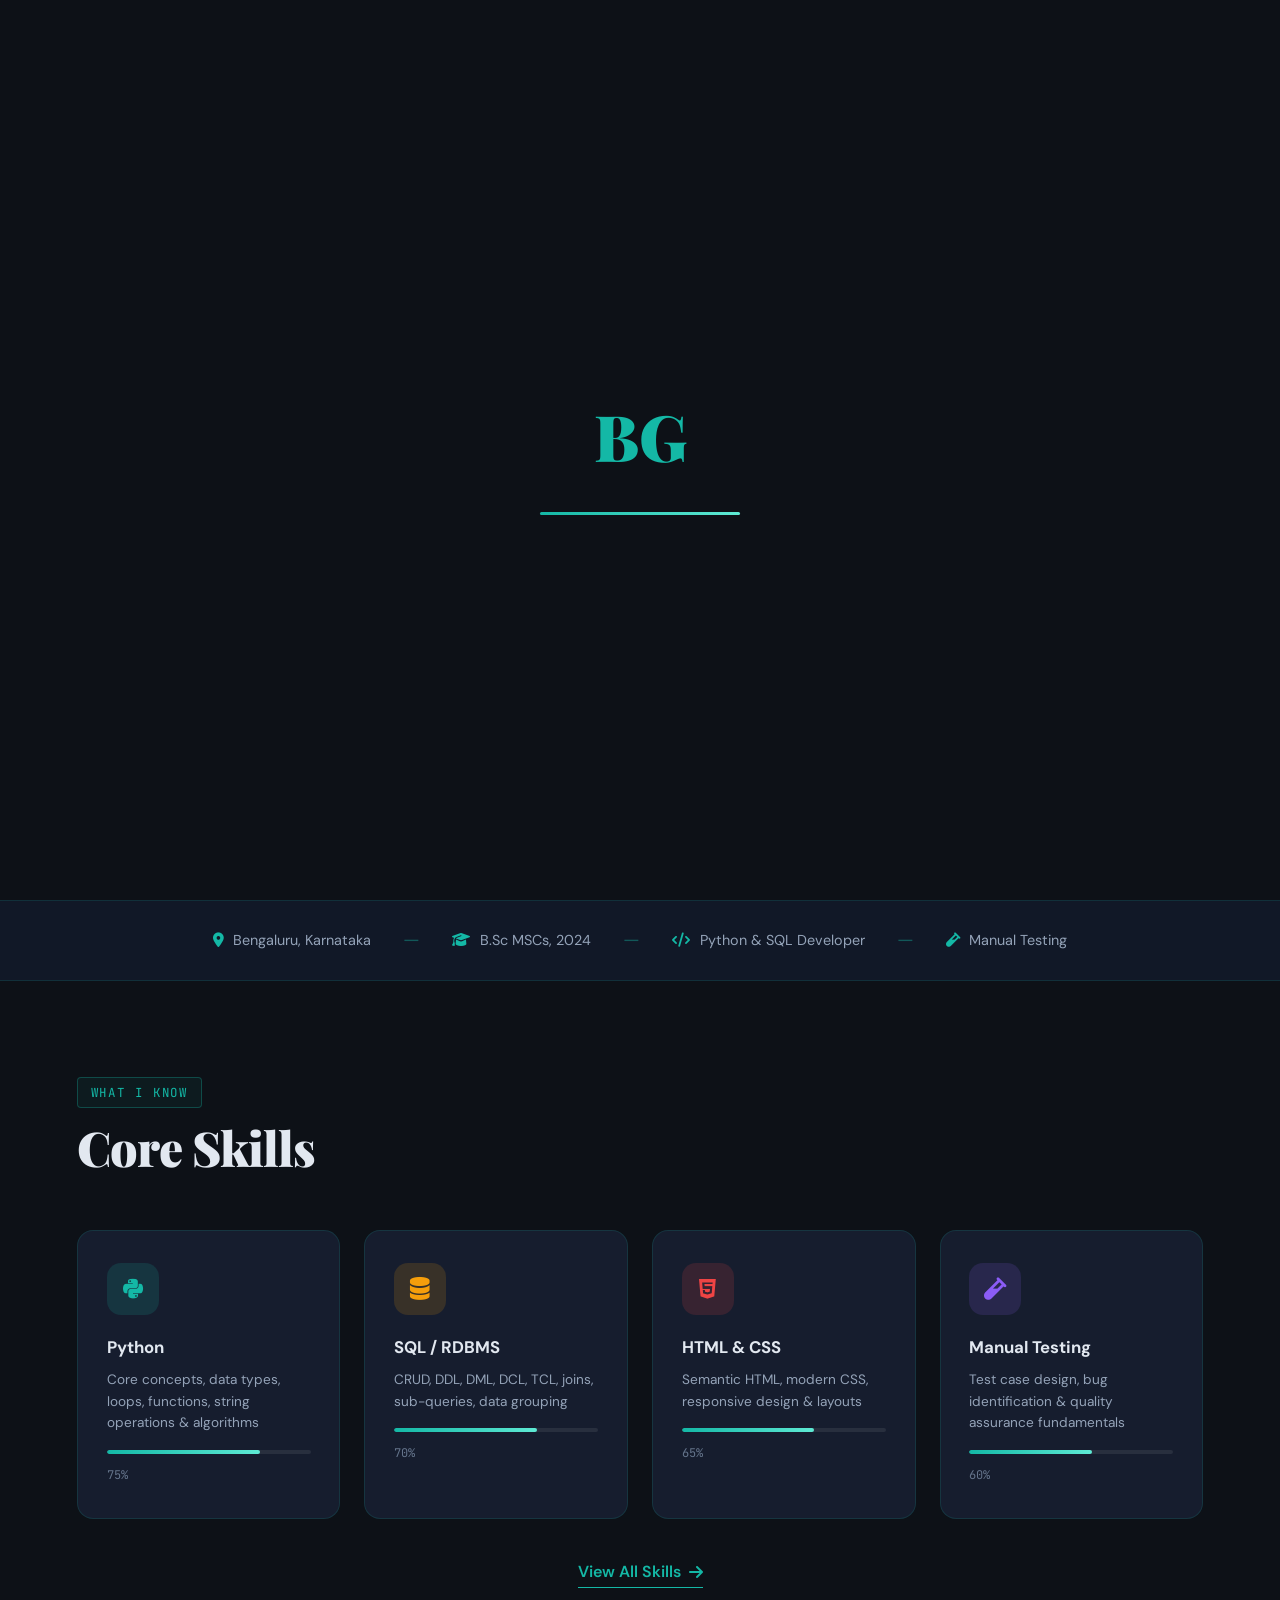
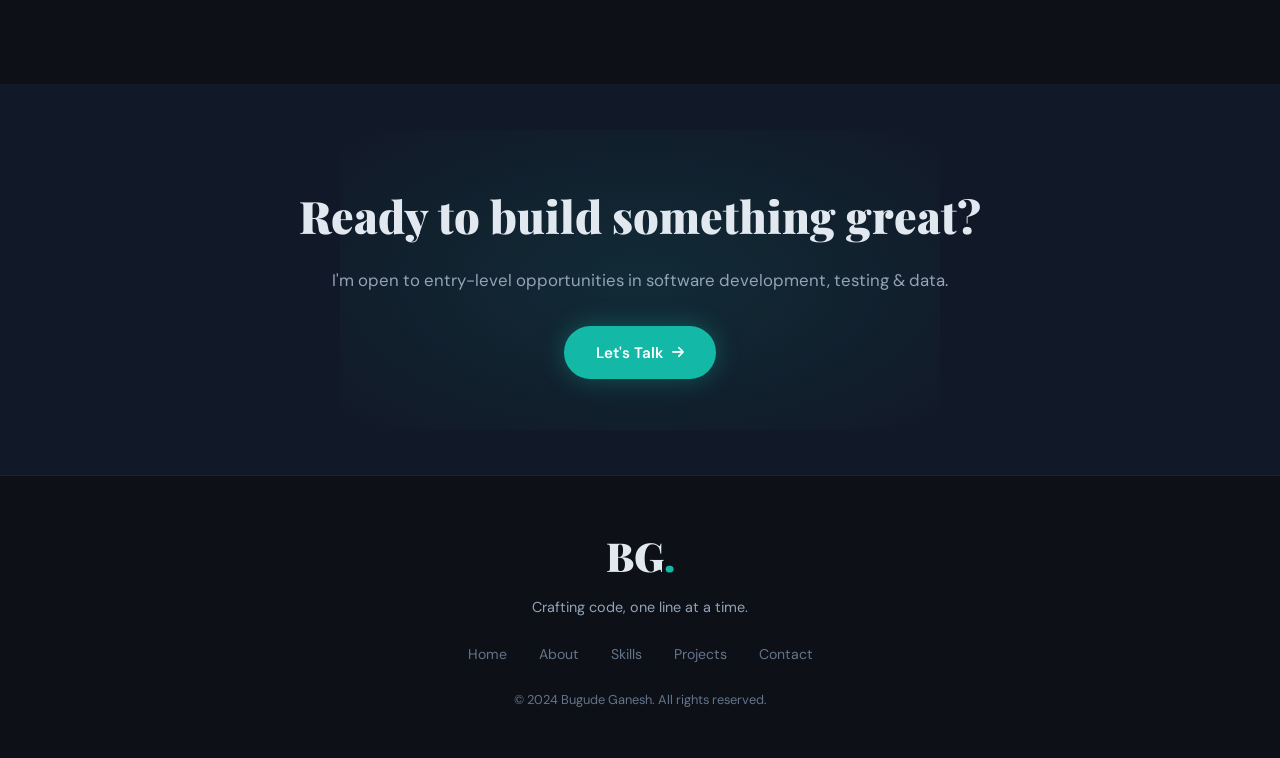
==== commit f993cd06: "Initial portfolio website" ====
--- a/index.html
+++ b/index.html
@@ -88,10 +88,10 @@
           <span>View Projects</span>
           <i class="fas fa-arrow-right"></i>
         </a>
-        <a href="#" class="btn-secondary" onclick="downloadResume()">
-          <i class="fas fa-download"></i>
-          <span>Resume</span>
-        </a>
+        <a href="javascript:void(0)" class="btn-secondary" onclick="viewResume()">
+    <i class="fas fa-eye"></i>
+    <span>View Resume</span>
+</a>
       </div>
       <div class="hero-stats reveal-up delay-5">
         <div class="stat">
